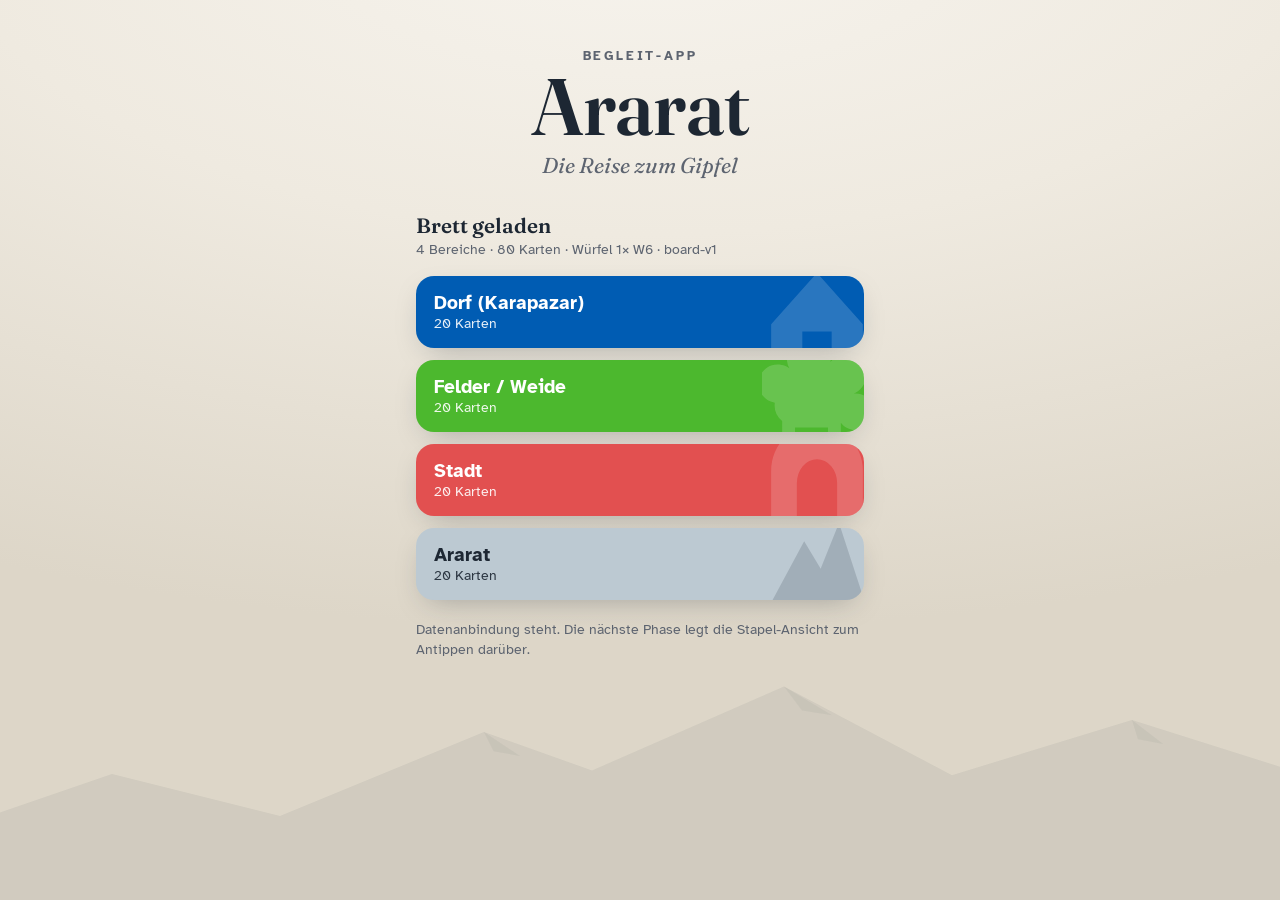
==== karten-app/index.html @ f593847e "Karten-App Phase 0: Geruest und Datenanbindung - index.html: statisches Grundgeruest, iPhone-Hochfor" ====
<!DOCTYPE html>
<html lang="de">
<head>
  <meta charset="UTF-8">
  <meta name="viewport" content="width=device-width, initial-scale=1.0, viewport-fit=cover">
  <meta name="theme-color" content="#1d2733">
  <title>Ararat – Karten</title>
  <link rel="preconnect" href="https://fonts.googleapis.com">
  <link rel="preconnect" href="https://fonts.gstatic.com" crossorigin>
  <link href="https://fonts.googleapis.com/css2?family=Fraunces:opsz,wght@9..144,500;9..144,600&family=Atkinson+Hyperlegible:ital,wght@0,400;0,700;1,400&display=swap" rel="stylesheet">
  <link rel="stylesheet" href="styles.css">
</head>
<body>
  <!-- Ansteigende Bergsilhouette als ruhige Signatur am unteren Rand -->
  <svg class="bergband" viewBox="0 0 1200 200" preserveAspectRatio="xMidYMax slice" aria-hidden="true">
    <path d="M0 200 L0 150 L160 95 L300 130 L470 60 L560 92 L720 22 L860 96 L1010 50 L1200 110 L1200 200 Z"/>
    <path class="schnee" d="M720 22 L760 46 L735 42 L720 22 Z M470 60 L500 80 L478 76 L470 60 Z M1010 50 L1036 70 L1015 66 L1010 50 Z"/>
  </svg>

  <main class="huelle">
    <header class="kopf">
      <p class="augenbraue">Begleit-App</p>
      <h1 class="titel">Ararat</h1>
      <p class="unterzeile">Die Reise zum Gipfel</p>
    </header>

    <section id="status" class="status status--laedt" aria-live="polite">
      <div class="spinner" aria-hidden="true"></div>
      <p class="status-text">Brettdaten werden geladen …</p>
    </section>

    <section id="diagnose" class="diagnose" hidden>
      <!-- wird per JS gefüllt -->
    </section>
  </main>

  <script src="app.js"></script>
</body>
</html>
---- karten-app/styles.css ----
/* =========================================================================
   Ararat – Karten-App
   Gestalterische Grundlage. Bereichsfarben kommen zur Laufzeit aus der JSON
   und werden als CSS-Variablen gesetzt; hier stehen nur die Grundtöne.

   Schriftwahl bewusst: Atkinson Hyperlegible (Braille Institute) ist für
   Schwachsichtigkeit entwickelt – passend zum Empfänger, der nicht mehr gut
   liest. Fraunces trägt als Display-Schrift die Wärme des Themas.
   ========================================================================= */

:root {
  /* Grundtöne: warmer Stein, kühler Schiefer */
  --stein-50:  #f7f4ee;
  --stein-100: #efeae0;
  --stein-200: #ddd6c8;
  --schiefer-700: #2c3845;
  --schiefer-800: #222c37;
  --schiefer-900: #1d2733;
  --text:      #20242b;
  --text-leise: #5d6470;
  --linie:     rgba(32, 36, 43, 0.12);
  --warn:      #b3402f;

  /* Bereichsfarben – Vorgaben, werden von der JSON überschrieben */
  --dorf:   #005cb3;
  --felder: #4cb82e;
  --stadt:  #e25050;
  --ararat: #bcc9d2;

  --radius: 18px;
  --schatten: 0 10px 30px -12px rgba(29, 39, 51, 0.35);
}

* { box-sizing: border-box; }

html, body { height: 100%; }

body {
  margin: 0;
  min-height: 100svh;
  font-family: "Atkinson Hyperlegible", system-ui, sans-serif;
  color: var(--text);
  background:
    radial-gradient(120% 80% at 50% -10%, var(--stein-50) 0%, var(--stein-100) 45%, var(--stein-200) 100%);
  -webkit-font-smoothing: antialiased;
  text-rendering: optimizeLegibility;
  overflow-x: hidden;
}

/* ---------- Bergsilhouette (Signatur) ---------- */
.bergband {
  position: fixed;
  left: 0;
  right: 0;
  bottom: 0;
  width: 100%;
  height: 30vh;
  max-height: 240px;
  z-index: 0;
  pointer-events: none;
}
.bergband path {
  fill: var(--schiefer-900);
  opacity: 0.06;
}
.bergband .schnee { opacity: 0.05; fill: var(--schiefer-700); }

/* ---------- Hülle / Layout ---------- */
.huelle {
  position: relative;
  z-index: 1;
  max-width: 520px;
  margin: 0 auto;
  padding: clamp(24px, 7vw, 48px) clamp(20px, 6vw, 36px) 22vh;
  min-height: 100svh;
  display: flex;
  flex-direction: column;
  gap: clamp(22px, 5vw, 34px);
}

/* ---------- Kopf ---------- */
.kopf { text-align: center; }
.augenbraue {
  margin: 0 0 6px;
  font-size: 0.8rem;
  letter-spacing: 0.22em;
  text-transform: uppercase;
  color: var(--text-leise);
  font-weight: 700;
}
.titel {
  margin: 0;
  font-family: "Fraunces", Georgia, serif;
  font-weight: 600;
  font-size: clamp(3.4rem, 16vw, 5rem);
  line-height: 0.92;
  letter-spacing: -0.01em;
  color: var(--schiefer-900);
}
.unterzeile {
  margin: 8px 0 0;
  font-family: "Fraunces", Georgia, serif;
  font-style: italic;
  font-size: clamp(1.05rem, 4.5vw, 1.35rem);
  color: var(--text-leise);
}

/* ---------- Status ---------- */
.status {
  display: flex;
  align-items: center;
  gap: 14px;
  padding: 18px 20px;
  border-radius: var(--radius);
  background: rgba(255, 255, 255, 0.55);
  border: 1px solid var(--linie);
}
.status-text { margin: 0; font-size: 1.05rem; }

.status--fehler {
  flex-direction: column;
  align-items: flex-start;
  gap: 8px;
  background: rgba(179, 64, 47, 0.07);
  border-color: rgba(179, 64, 47, 0.3);
}
.status--fehler .status-text { font-weight: 700; color: var(--warn); }
.status--fehler .status-detail {
  margin: 0;
  font-size: 0.95rem;
  color: var(--text-leise);
  line-height: 1.5;
}
.status--fehler code {
  font-family: ui-monospace, SFMono-Regular, Menlo, monospace;
  font-size: 0.85em;
  background: rgba(29, 39, 51, 0.06);
  padding: 1px 5px;
  border-radius: 5px;
}
.status--ok { display: none; }

.spinner {
  width: 22px;
  height: 22px;
  flex: none;
  border: 3px solid var(--linie);
  border-top-color: var(--schiefer-700);
  border-radius: 50%;
  animation: dreh 0.9s linear infinite;
}
@keyframes dreh { to { transform: rotate(360deg); } }

/* ---------- Diagnose (Phase 0: Beweis, dass die Daten ankommen) ---------- */
.diagnose { display: flex; flex-direction: column; gap: 18px; }

.diagnose-kopf { display: flex; flex-direction: column; gap: 2px; }
.diagnose-kopf h2 {
  margin: 0;
  font-family: "Fraunces", Georgia, serif;
  font-weight: 600;
  font-size: 1.3rem;
  color: var(--schiefer-900);
}
.diagnose-meta {
  margin: 0;
  font-size: 0.9rem;
  color: var(--text-leise);
}

.bereiche { display: flex; flex-direction: column; gap: 12px; }

.bereich-zeile {
  position: relative;
  display: flex;
  align-items: center;
  gap: 16px;
  padding: 16px 18px;
  border-radius: var(--radius);
  background: var(--bf, #ccc);
  color: #fff;
  box-shadow: var(--schatten);
  overflow: hidden;
}
.bereich-symbol {
  position: absolute;
  right: -8px;
  bottom: -22px;
  width: 110px;
  height: 110px;
  opacity: 0.16;
  pointer-events: none;
}
.bereich-symbol path { fill: #fff; }

.bereich-text { position: relative; z-index: 1; }
.bereich-name {
  font-size: 1.2rem;
  font-weight: 700;
  line-height: 1.15;
}
.bereich-zahl {
  font-size: 0.9rem;
  opacity: 0.9;
}

/* Heller Bereich (Ararat) bekommt dunkle Schrift für Kontrast */
.bereich-zeile.ist-hell { color: var(--schiefer-900); }
.bereich-zeile.ist-hell .bereich-symbol path { fill: var(--schiefer-900); }

.diagnose-fuss {
  margin: 2px 0 0;
  font-size: 0.85rem;
  color: var(--text-leise);
  line-height: 1.5;
}

@media (prefers-reduced-motion: reduce) {
  .spinner { animation: none; }
}
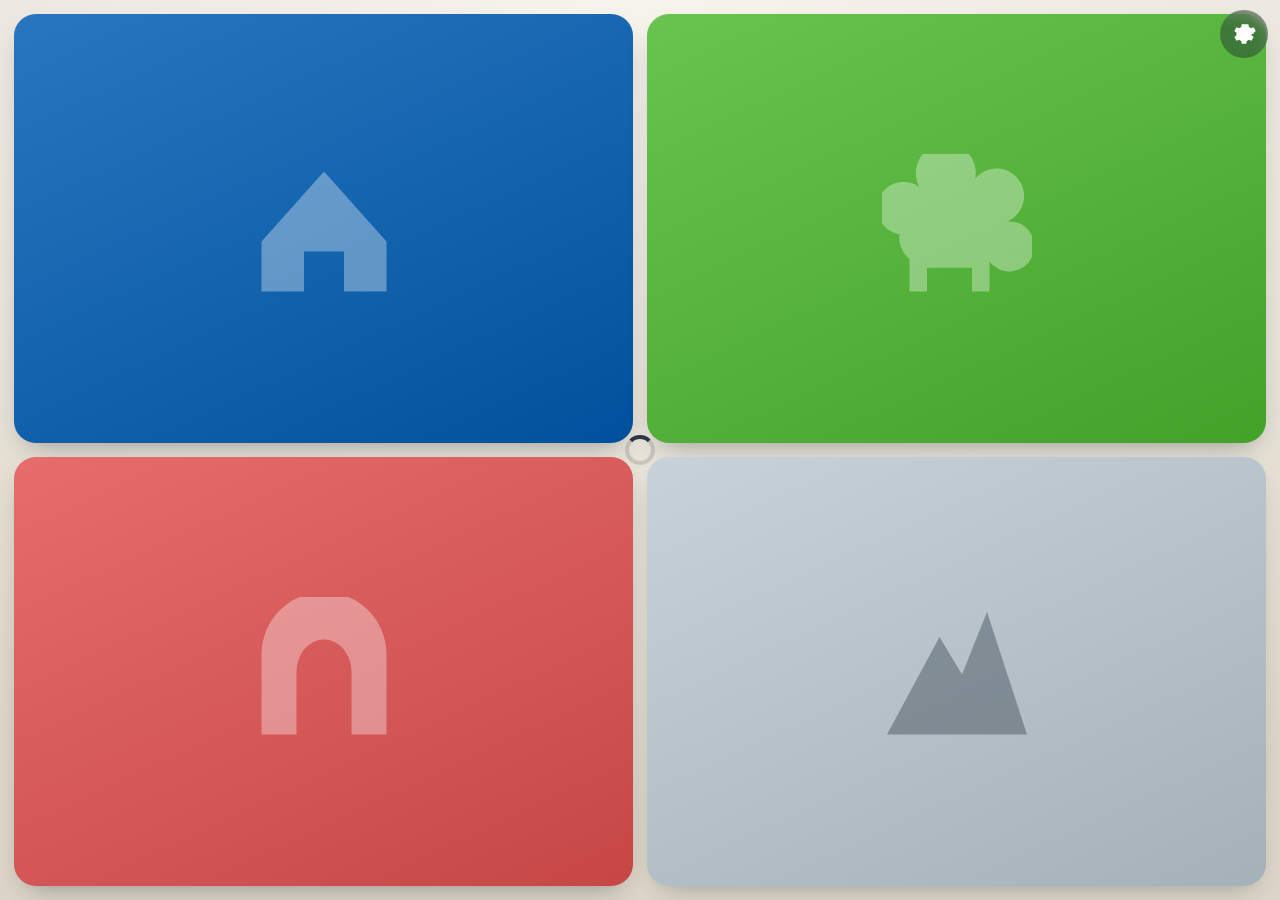
==== commit 5d928ac2: "Karten-App Phase 1: Stapel-Ansicht - index.html: Stapel-Ansicht statt Test-Diagnose; Einstellungs-Ic" ====
--- a/karten-app/index.html
+++ b/karten-app/index.html
@@ -5,34 +5,23 @@
   <meta name="viewport" content="width=device-width, initial-scale=1.0, viewport-fit=cover">
   <meta name="theme-color" content="#1d2733">
   <title>Ararat – Karten</title>
-  <link rel="preconnect" href="https://fonts.googleapis.com">
-  <link rel="preconnect" href="https://fonts.gstatic.com" crossorigin>
-  <link href="https://fonts.googleapis.com/css2?family=Fraunces:opsz,wght@9..144,500;9..144,600&family=Atkinson+Hyperlegible:ital,wght@0,400;0,700;1,400&display=swap" rel="stylesheet">
   <link rel="stylesheet" href="styles.css">
 </head>
 <body>
-  <!-- Ansteigende Bergsilhouette als ruhige Signatur am unteren Rand -->
-  <svg class="bergband" viewBox="0 0 1200 200" preserveAspectRatio="xMidYMax slice" aria-hidden="true">
-    <path d="M0 200 L0 150 L160 95 L300 130 L470 60 L560 92 L720 22 L860 96 L1010 50 L1200 110 L1200 200 Z"/>
-    <path class="schnee" d="M720 22 L760 46 L735 42 L720 22 Z M470 60 L500 80 L478 76 L470 60 Z M1010 50 L1036 70 L1015 66 L1010 50 Z"/>
-  </svg>
+  <!-- Einstellungs-Icon in der Ecke (Menü kommt in Phase 5) -->
+  <button id="btnEinstellungen" class="einstellungen" type="button" aria-label="Einstellungen">
+    <svg viewBox="0 0 24 24" aria-hidden="true">
+      <path d="M12 8.5a3.5 3.5 0 1 0 0 7 3.5 3.5 0 0 0 0-7Zm9 3.5a7.5 7.5 0 0 0-.1-1.2l2-1.6-2-3.4-2.4 1a7.6 7.6 0 0 0-2-1.2l-.4-2.6H9.9l-.4 2.6a7.6 7.6 0 0 0-2 1.2l-2.4-1-2 3.4 2 1.6a7.6 7.6 0 0 0 0 2.4l-2 1.6 2 3.4 2.4-1a7.6 7.6 0 0 0 2 1.2l.4 2.6h4.2l.4-2.6a7.6 7.6 0 0 0 2-1.2l2.4 1 2-3.4-2-1.6c.06-.4.1-.8.1-1.2Z"/>
+    </svg>
+  </button>
 
-  <main class="huelle">
-    <header class="kopf">
-      <p class="augenbraue">Begleit-App</p>
-      <h1 class="titel">Ararat</h1>
-      <p class="unterzeile">Die Reise zum Gipfel</p>
-    </header>
+  <!-- Lade- / Fehlerstatus (bei Erfolg durch den Stapel ersetzt) -->
+  <div id="status" class="status" aria-live="polite">
+    <div class="spinner" aria-hidden="true"></div>
+  </div>
 
-    <section id="status" class="status status--laedt" aria-live="polite">
-      <div class="spinner" aria-hidden="true"></div>
-      <p class="status-text">Brettdaten werden geladen …</p>
-    </section>
-
-    <section id="diagnose" class="diagnose" hidden>
-      <!-- wird per JS gefüllt -->
-    </section>
-  </main>
+  <!-- Stapel-Ansicht: vier Bereichskarten von oben -->
+  <main id="stapel" class="stapel" hidden></main>
 
   <script src="app.js"></script>
 </body>
--- a/karten-app/styles.css
+++ b/karten-app/styles.css
@@ -1,220 +1,143 @@
 /* =========================================================================
    Ararat – Karten-App
-   Gestalterische Grundlage. Bereichsfarben kommen zur Laufzeit aus der JSON
-   und werden als CSS-Variablen gesetzt; hier stehen nur die Grundtöne.
-
-   Schriftwahl bewusst: Atkinson Hyperlegible (Braille Institute) ist für
-   Schwachsichtigkeit entwickelt – passend zum Empfänger, der nicht mehr gut
-   liest. Fraunces trägt als Display-Schrift die Wärme des Themas.
+   Stapel-Ansicht (Phase 1): vier Bereichskarten von oben, in Bereichsfarbe,
+   mit dem Bereichssymbol als großem, ruhigem Wasserzeichen. Keine Texte.
+   Bereichsfarben kommen zur Laufzeit aus der JSON.
    ========================================================================= */
 
 :root {
-  /* Grundtöne: warmer Stein, kühler Schiefer */
   --stein-50:  #f7f4ee;
-  --stein-100: #efeae0;
   --stein-200: #ddd6c8;
   --schiefer-700: #2c3845;
-  --schiefer-800: #222c37;
   --schiefer-900: #1d2733;
-  --text:      #20242b;
-  --text-leise: #5d6470;
-  --linie:     rgba(32, 36, 43, 0.12);
   --warn:      #b3402f;
+  --warn-text: #20242b;
 
-  /* Bereichsfarben – Vorgaben, werden von der JSON überschrieben */
-  --dorf:   #005cb3;
-  --felder: #4cb82e;
-  --stadt:  #e25050;
-  --ararat: #bcc9d2;
-
-  --radius: 18px;
-  --schatten: 0 10px 30px -12px rgba(29, 39, 51, 0.35);
+  --radius: 22px;
+  --gap: 14px;
+  --safe-t: env(safe-area-inset-top, 0px);
+  --safe-b: env(safe-area-inset-bottom, 0px);
+  --safe-l: env(safe-area-inset-left, 0px);
+  --safe-r: env(safe-area-inset-right, 0px);
 }
 
-* { box-sizing: border-box; }
-
-html, body { height: 100%; }
+* { box-sizing: border-box; -webkit-tap-highlight-color: transparent; }
+html, body { height: 100%; margin: 0; }
 
 body {
-  margin: 0;
   min-height: 100svh;
-  font-family: "Atkinson Hyperlegible", system-ui, sans-serif;
-  color: var(--text);
-  background:
-    radial-gradient(120% 80% at 50% -10%, var(--stein-50) 0%, var(--stein-100) 45%, var(--stein-200) 100%);
+  background: radial-gradient(130% 90% at 50% 0%, var(--stein-50) 0%, var(--stein-200) 100%);
+  font-family: system-ui, -apple-system, "Segoe UI", sans-serif;
+  color: var(--schiefer-900);
   -webkit-font-smoothing: antialiased;
-  text-rendering: optimizeLegibility;
-  overflow-x: hidden;
+  overflow: hidden;
 }
 
-/* ---------- Bergsilhouette (Signatur) ---------- */
-.bergband {
+/* ---------- Einstellungs-Icon ---------- */
+.einstellungen {
   position: fixed;
-  left: 0;
-  right: 0;
-  bottom: 0;
-  width: 100%;
-  height: 30vh;
-  max-height: 240px;
-  z-index: 0;
-  pointer-events: none;
+  top: calc(var(--safe-t) + 10px);
+  right: calc(var(--safe-r) + 12px);
+  z-index: 10;
+  width: 48px;
+  height: 48px;
+  display: grid;
+  place-items: center;
+  border: none;
+  border-radius: 50%;
+  background: rgba(29, 39, 51, 0.42);
+  backdrop-filter: blur(6px);
+  -webkit-backdrop-filter: blur(6px);
+  cursor: pointer;
+  transition: transform 0.12s ease, background 0.12s ease;
 }
-.bergband path {
-  fill: var(--schiefer-900);
-  opacity: 0.06;
+.einstellungen svg { width: 26px; height: 26px; fill: #fff; }
+.einstellungen:active { transform: scale(0.92); background: rgba(29, 39, 51, 0.6); }
+
+/* ---------- Status (Laden / Fehler) ---------- */
+.status {
+  position: fixed;
+  inset: 0;
+  display: grid;
+  place-items: center;
+  padding: 24px;
 }
-.bergband .schnee { opacity: 0.05; fill: var(--schiefer-700); }
-
-/* ---------- Hülle / Layout ---------- */
-.huelle {
-  position: relative;
-  z-index: 1;
-  max-width: 520px;
-  margin: 0 auto;
-  padding: clamp(24px, 7vw, 48px) clamp(20px, 6vw, 36px) 22vh;
-  min-height: 100svh;
-  display: flex;
-  flex-direction: column;
-  gap: clamp(22px, 5vw, 34px);
+.status.ist-fehler { padding: 28px; }
+.status-box {
+  max-width: 360px;
+  text-align: center;
+  background: rgba(179, 64, 47, 0.08);
+  border: 1px solid rgba(179, 64, 47, 0.3);
+  border-radius: var(--radius);
+  padding: 22px 24px;
 }
-
-/* ---------- Kopf ---------- */
-.kopf { text-align: center; }
-.augenbraue {
-  margin: 0 0 6px;
-  font-size: 0.8rem;
-  letter-spacing: 0.22em;
-  text-transform: uppercase;
-  color: var(--text-leise);
-  font-weight: 700;
-}
-.titel {
-  margin: 0;
-  font-family: "Fraunces", Georgia, serif;
-  font-weight: 600;
-  font-size: clamp(3.4rem, 16vw, 5rem);
-  line-height: 0.92;
-  letter-spacing: -0.01em;
-  color: var(--schiefer-900);
-}
-.unterzeile {
-  margin: 8px 0 0;
-  font-family: "Fraunces", Georgia, serif;
-  font-style: italic;
-  font-size: clamp(1.05rem, 4.5vw, 1.35rem);
-  color: var(--text-leise);
-}
-
-/* ---------- Status ---------- */
-.status {
-  display: flex;
-  align-items: center;
-  gap: 14px;
-  padding: 18px 20px;
-  border-radius: var(--radius);
-  background: rgba(255, 255, 255, 0.55);
-  border: 1px solid var(--linie);
-}
-.status-text { margin: 0; font-size: 1.05rem; }
-
-.status--fehler {
-  flex-direction: column;
-  align-items: flex-start;
-  gap: 8px;
-  background: rgba(179, 64, 47, 0.07);
-  border-color: rgba(179, 64, 47, 0.3);
-}
-.status--fehler .status-text { font-weight: 700; color: var(--warn); }
-.status--fehler .status-detail {
-  margin: 0;
-  font-size: 0.95rem;
-  color: var(--text-leise);
-  line-height: 1.5;
-}
-.status--fehler code {
-  font-family: ui-monospace, SFMono-Regular, Menlo, monospace;
+.status-box h2 { margin: 0 0 8px; font-size: 1.15rem; color: var(--warn); }
+.status-box p { margin: 0; font-size: 0.95rem; line-height: 1.5; color: var(--warn-text); }
+.status-box code {
+  font-family: ui-monospace, Menlo, monospace;
   font-size: 0.85em;
-  background: rgba(29, 39, 51, 0.06);
+  background: rgba(29, 39, 51, 0.07);
   padding: 1px 5px;
   border-radius: 5px;
 }
-.status--ok { display: none; }
 
 .spinner {
-  width: 22px;
-  height: 22px;
-  flex: none;
-  border: 3px solid var(--linie);
+  width: 30px; height: 30px;
+  border: 4px solid rgba(29, 39, 51, 0.15);
   border-top-color: var(--schiefer-700);
   border-radius: 50%;
   animation: dreh 0.9s linear infinite;
 }
 @keyframes dreh { to { transform: rotate(360deg); } }
 
-/* ---------- Diagnose (Phase 0: Beweis, dass die Daten ankommen) ---------- */
-.diagnose { display: flex; flex-direction: column; gap: 18px; }
-
-.diagnose-kopf { display: flex; flex-direction: column; gap: 2px; }
-.diagnose-kopf h2 {
-  margin: 0;
-  font-family: "Fraunces", Georgia, serif;
-  font-weight: 600;
-  font-size: 1.3rem;
-  color: var(--schiefer-900);
-}
-.diagnose-meta {
-  margin: 0;
-  font-size: 0.9rem;
-  color: var(--text-leise);
+/* ---------- Stapel-Ansicht ---------- */
+.stapel {
+  height: 100svh;
+  display: grid;
+  grid-template-columns: 1fr 1fr;
+  grid-auto-rows: 1fr;
+  gap: var(--gap);
+  padding:
+    calc(var(--safe-t) + var(--gap))
+    calc(var(--safe-r) + var(--gap))
+    calc(var(--safe-b) + var(--gap))
+    calc(var(--safe-l) + var(--gap));
 }
 
-.bereiche { display: flex; flex-direction: column; gap: 12px; }
-
-.bereich-zeile {
+.karte {
   position: relative;
-  display: flex;
-  align-items: center;
-  gap: 16px;
-  padding: 16px 18px;
+  border: none;
   border-radius: var(--radius);
   background: var(--bf, #ccc);
-  color: #fff;
-  box-shadow: var(--schatten);
+  cursor: pointer;
   overflow: hidden;
+  display: grid;
+  place-items: center;
+  box-shadow: 0 12px 28px -14px rgba(29, 39, 51, 0.5);
+  transition: transform 0.12s ease, filter 0.12s ease;
 }
-.bereich-symbol {
+.karte::before {
+  /* leichter Verlauf, damit die Fläche wie eine Stapeloberseite wirkt */
+  content: "";
   position: absolute;
-  right: -8px;
-  bottom: -22px;
-  width: 110px;
-  height: 110px;
-  opacity: 0.16;
+  inset: 0;
+  background: linear-gradient(155deg, rgba(255,255,255,0.16), rgba(0,0,0,0.12));
   pointer-events: none;
 }
-.bereich-symbol path { fill: #fff; }
+.karte:active { transform: scale(0.97); filter: brightness(1.04); }
 
-.bereich-text { position: relative; z-index: 1; }
-.bereich-name {
-  font-size: 1.2rem;
-  font-weight: 700;
-  line-height: 1.15;
+.karte-symbol {
+  position: relative;
+  z-index: 1;
+  width: 58%;
+  max-width: 150px;
+  opacity: 0.34;
 }
-.bereich-zahl {
-  font-size: 0.9rem;
-  opacity: 0.9;
-}
-
-/* Heller Bereich (Ararat) bekommt dunkle Schrift für Kontrast */
-.bereich-zeile.ist-hell { color: var(--schiefer-900); }
-.bereich-zeile.ist-hell .bereich-symbol path { fill: var(--schiefer-900); }
-
-.diagnose-fuss {
-  margin: 2px 0 0;
-  font-size: 0.85rem;
-  color: var(--text-leise);
-  line-height: 1.5;
-}
+.karte-symbol path { fill: #fff; }
+.karte.ist-hell .karte-symbol path { fill: var(--schiefer-900); }
+.karte.ist-hell { box-shadow: 0 12px 28px -14px rgba(29, 39, 51, 0.4); }
 
 @media (prefers-reduced-motion: reduce) {
   .spinner { animation: none; }
+  .karte, .einstellungen { transition: none; }
 }
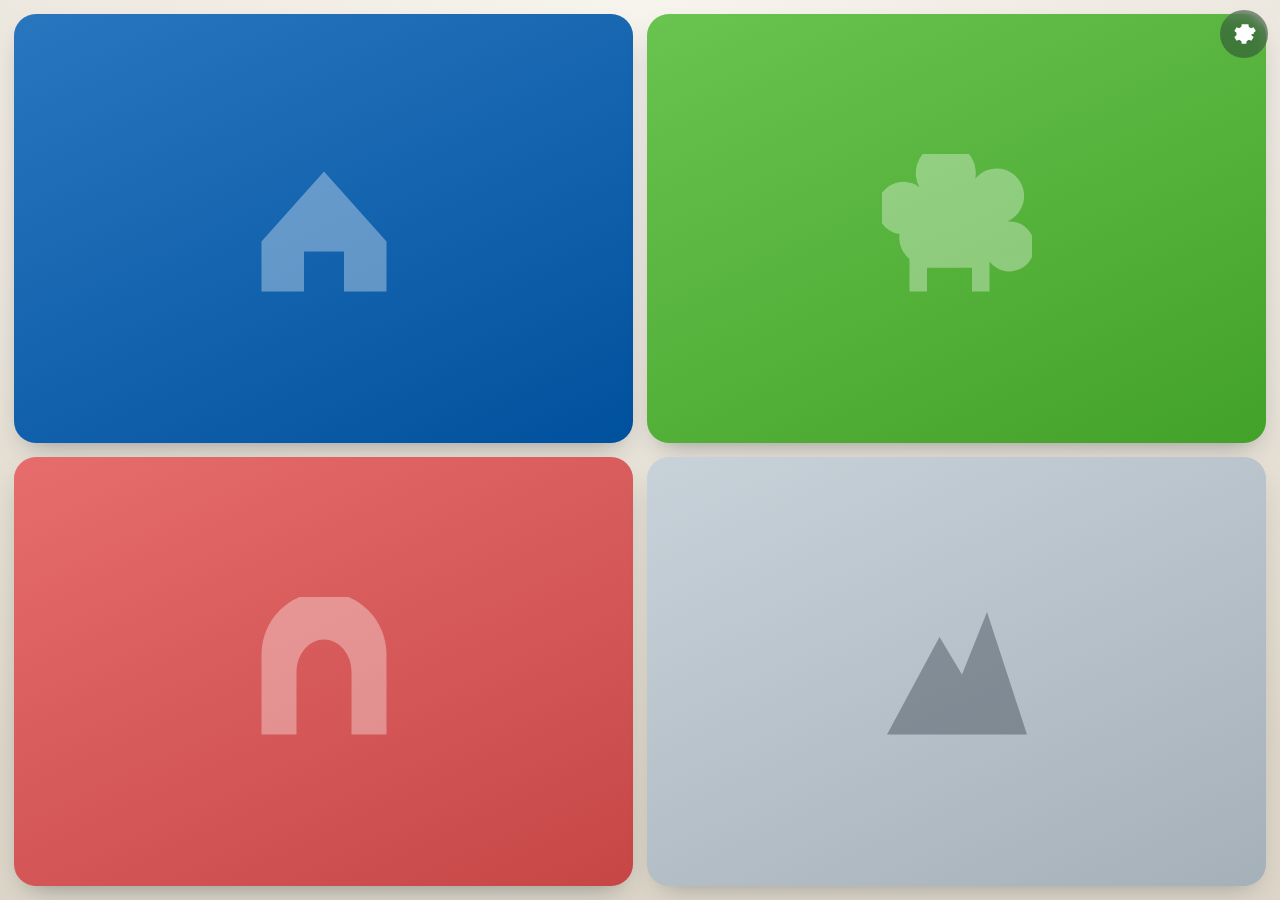
==== commit 1ede9a10: "Karten-App Phase 2: Karte ziehen, oeffnen, schliessen - index.html: Vollbild-Detail-Overlay mit X-Bu" ====
--- a/karten-app/index.html
+++ b/karten-app/index.html
@@ -23,6 +23,14 @@
   <!-- Stapel-Ansicht: vier Bereichskarten von oben -->
   <main id="stapel" class="stapel" hidden></main>
 
+  <!-- Geöffnete Karte (Vollbild) -->
+  <div id="detail" class="detail" hidden role="dialog" aria-modal="true" aria-label="Gezogene Karte">
+    <button id="btnSchliessen" class="schliessen" type="button" aria-label="Karte schließen">
+      <svg viewBox="0 0 24 24" aria-hidden="true"><path d="M6 6 L18 18 M18 6 L6 18"/></svg>
+    </button>
+    <div id="detailInhalt" class="detail-inhalt"></div>
+  </div>
+
   <script src="app.js"></script>
 </body>
 </html>
--- a/karten-app/styles.css
+++ b/karten-app/styles.css
@@ -22,6 +22,7 @@
 }
 
 * { box-sizing: border-box; -webkit-tap-highlight-color: transparent; }
+[hidden] { display: none !important; }
 html, body { height: 100%; margin: 0; }
 
 body {
@@ -141,3 +142,82 @@
   .spinner { animation: none; }
   .karte, .einstellungen { transition: none; }
 }
+
+/* ---------- Geöffnete Karte (Phase 2) ---------- */
+.detail {
+  position: fixed;
+  inset: 0;
+  z-index: 20;
+  background: var(--bf, #345);
+  display: grid;
+  place-items: center;
+  padding:
+    calc(var(--safe-t) + 64px)
+    calc(var(--safe-r) + 26px)
+    calc(var(--safe-b) + 36px)
+    calc(var(--safe-l) + 26px);
+  overflow: hidden;
+  animation: aufklappen 0.34s cubic-bezier(0.22, 1, 0.36, 1);
+}
+.detail.schliesst { animation: wegschieben 0.3s ease forwards; }
+
+.detail-symbol {
+  position: absolute;
+  left: 50%;
+  top: 50%;
+  width: min(78vw, 420px);
+  transform: translate(-50%, -50%);
+  opacity: 0.16;
+  pointer-events: none;
+}
+.detail-symbol path { fill: #fff; }
+.detail.ist-hell .detail-symbol path { fill: var(--schiefer-900); }
+
+.detail-inhalt {
+  position: relative;
+  z-index: 1;
+  max-width: 18em;
+  text-align: center;
+  color: #fff;
+  font-size: clamp(1.5rem, 6.4vw, 2.3rem);
+  line-height: 1.34;
+  font-weight: 700;
+  text-wrap: balance;
+  text-shadow: 0 1px 12px rgba(0, 0, 0, 0.18);
+}
+.detail.ist-hell .detail-inhalt { color: var(--schiefer-900); text-shadow: none; }
+
+.schliessen {
+  position: fixed;
+  top: calc(var(--safe-t) + 10px);
+  right: calc(var(--safe-r) + 12px);
+  z-index: 21;
+  width: 48px;
+  height: 48px;
+  display: grid;
+  place-items: center;
+  border: none;
+  border-radius: 50%;
+  background: rgba(255, 255, 255, 0.22);
+  cursor: pointer;
+  transition: transform 0.12s ease, background 0.12s ease;
+}
+.schliessen svg { width: 24px; height: 24px; fill: none; stroke: #fff; stroke-width: 2.4; stroke-linecap: round; }
+.schliessen:active { transform: scale(0.92); background: rgba(255, 255, 255, 0.34); }
+.detail.ist-hell .schliessen { background: rgba(29, 39, 51, 0.16); }
+.detail.ist-hell .schliessen svg { stroke: var(--schiefer-900); }
+.detail.ist-hell .schliessen:active { background: rgba(29, 39, 51, 0.26); }
+
+@keyframes aufklappen {
+  from { transform: scale(0.72) rotate(-4deg); opacity: 0; }
+  to   { transform: scale(1) rotate(0); opacity: 1; }
+}
+@keyframes wegschieben {
+  from { transform: translateX(0) rotate(0); opacity: 1; }
+  to   { transform: translateX(112%) rotate(6deg); opacity: 0; }
+}
+
+@media (prefers-reduced-motion: reduce) {
+  .detail, .detail.schliesst { animation: none; }
+  .schliessen { transition: none; }
+}
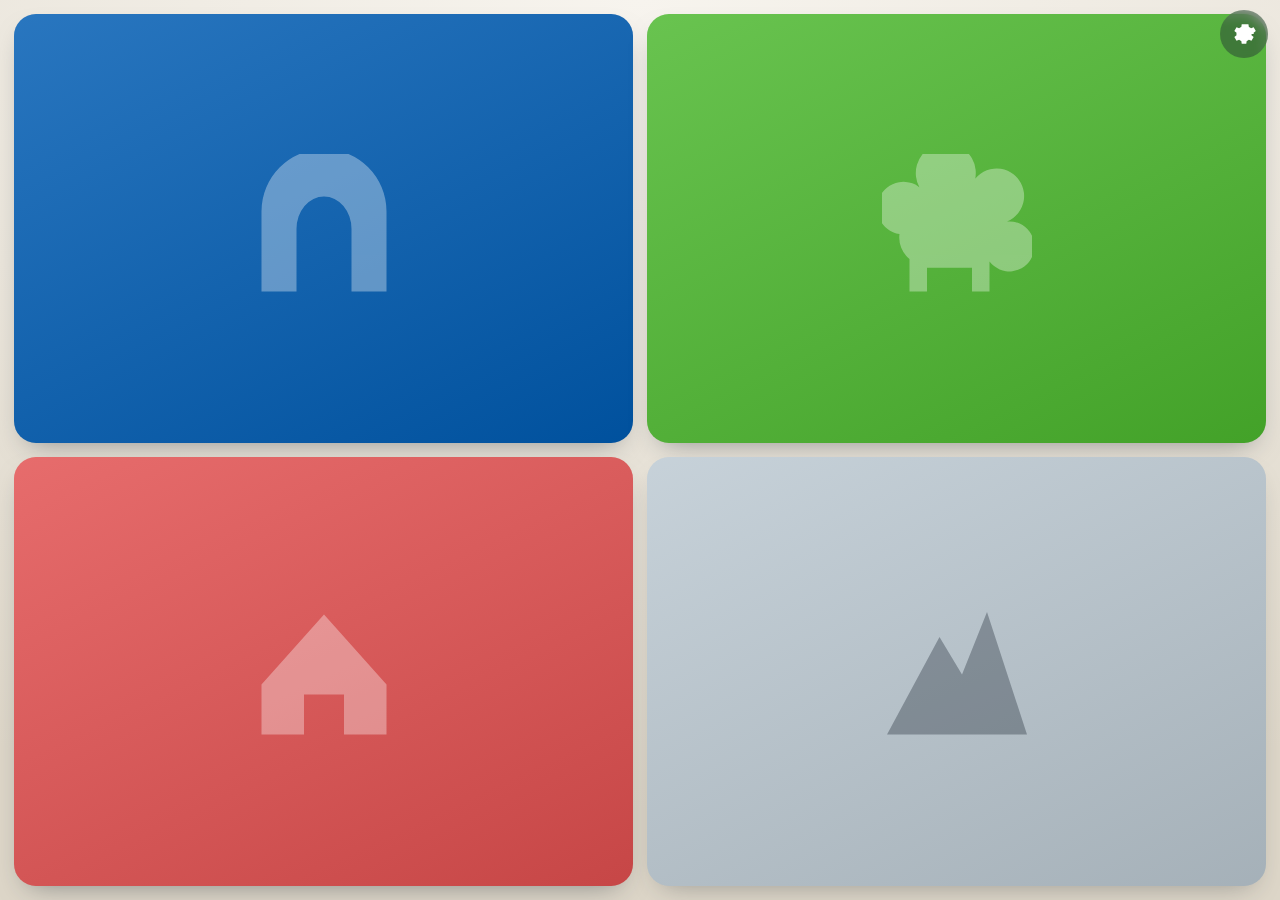
==== commit 884133b3: "Karten-App: zweite Sprache klein unten einblendbar - neue Einstellung 'Zweite Sprache unten' (an/aus" ====
--- a/karten-app/index.html
+++ b/karten-app/index.html
@@ -29,6 +29,59 @@
       <svg viewBox="0 0 24 24" aria-hidden="true"><path d="M6 6 L18 18 M18 6 L6 18"/></svg>
     </button>
     <div id="detailInhalt" class="detail-inhalt"></div>
+    <p id="zweitsprache" class="zweitsprache" aria-hidden="true" hidden></p>
+    <div id="effekt" class="effekt" aria-hidden="true" hidden></div>
+    <button id="btnWiederhol" class="wiederhol" type="button" aria-label="Audio wiederholen" hidden>
+      <svg viewBox="0 0 24 24" aria-hidden="true"><path d="M12 5V1L7 6l5 5V7c3.31 0 6 2.69 6 6s-2.69 6-6 6-6-2.69-6-6H4c0 4.42 3.58 8 8 8s8-3.58 8-8-3.58-8-8-8z"/></svg>
+    </button>
+  </div>
+
+  <!-- Einstellungs-Panel (Phase 5) -->
+  <div id="einstellungenOverlay" class="ueberzug" hidden></div>
+  <div id="einstellungenPanel" class="panel" hidden role="dialog" aria-modal="true" aria-label="Einstellungen">
+    <div class="panel-griff" aria-hidden="true"></div>
+    <div class="panel-kopf">
+      <h2 class="panel-titel">Einstellungen</h2>
+      <button id="btnEinstellungenZu" class="panel-zu" type="button" aria-label="Einstellungen schließen">
+        <svg viewBox="0 0 24 24" aria-hidden="true"><path d="M6 6 L18 18 M18 6 L6 18"/></svg>
+      </button>
+    </div>
+
+    <section class="feld">
+      <span class="feld-titel">Angezeigte Sprache</span>
+      <div id="wahlTextsprache" class="segment" role="group" aria-label="Angezeigte Sprache"></div>
+    </section>
+
+    <section class="feld">
+      <span class="feld-titel">Audiosprache</span>
+      <div id="wahlAudiosprache" class="segment" role="group" aria-label="Audiosprache"></div>
+    </section>
+
+    <section class="feld feld-schalter">
+      <label class="schalter-zeile" for="schalterAudio">
+        <span class="feld-titel">Audio abspielen</span>
+        <button id="schalterAudio" class="schalter" type="button" role="switch" aria-checked="true" aria-label="Audio abspielen"></button>
+      </label>
+    </section>
+
+    <section class="feld feld-schalter">
+      <label class="schalter-zeile" for="schalterEffekt">
+        <span class="feld-titel">Effekt-Anzeige in der Ecke</span>
+        <button id="schalterEffekt" class="schalter" type="button" role="switch" aria-checked="true" aria-label="Effekt-Anzeige in der Ecke"></button>
+      </label>
+    </section>
+
+    <section class="feld feld-schalter">
+      <label class="schalter-zeile" for="schalterZweit">
+        <span class="feld-titel">Zweite Sprache unten</span>
+        <button id="schalterZweit" class="schalter" type="button" role="switch" aria-checked="false" aria-label="Zweite Sprache unten anzeigen"></button>
+      </label>
+    </section>
+
+    <section class="feld">
+      <span class="feld-titel">Zweite Sprache</span>
+      <div id="wahlZweitsprache" class="segment" role="group" aria-label="Zweite Sprache"></div>
+    </section>
   </div>
 
   <script src="app.js"></script>
--- a/karten-app/styles.css
+++ b/karten-app/styles.css
@@ -165,10 +165,13 @@
   position: absolute;
   left: 50%;
   top: 50%;
-  width: min(78vw, 420px);
+  width: min(66vw, 60vh, 360px);
+  height: auto;
+  max-height: min(66vh, 360px);
   transform: translate(-50%, -50%);
   opacity: 0.16;
   pointer-events: none;
+  overflow: visible;
 }
 .detail-symbol path { fill: #fff; }
 .detail.ist-hell .detail-symbol path { fill: var(--schiefer-900); }
@@ -208,6 +211,87 @@
 .detail.ist-hell .schliessen svg { stroke: var(--schiefer-900); }
 .detail.ist-hell .schliessen:active { background: rgba(29, 39, 51, 0.26); }
 
+.wiederhol {
+  position: fixed;
+  bottom: calc(var(--safe-b) + 18px);
+  right: calc(var(--safe-r) + 18px);
+  z-index: 21;
+  width: 64px;
+  height: 64px;
+  display: grid;
+  place-items: center;
+  border: none;
+  border-radius: 50%;
+  background: rgba(255, 255, 255, 0.24);
+  cursor: pointer;
+  transition: transform 0.12s ease, background 0.12s ease;
+}
+.wiederhol svg { width: 34px; height: 34px; fill: #fff; }
+.wiederhol:active { transform: scale(0.92); background: rgba(255, 255, 255, 0.38); }
+.detail.ist-hell .wiederhol { background: rgba(29, 39, 51, 0.16); }
+.detail.ist-hell .wiederhol svg { fill: var(--schiefer-900); }
+.detail.ist-hell .wiederhol:active { background: rgba(29, 39, 51, 0.26); }
+
+/* ---------- Zweite Sprache (klein, transparent, mittig unten) ---------- */
+.zweitsprache {
+  position: fixed;
+  left: 50%;
+  transform: translateX(-50%);
+  bottom: calc(var(--safe-b) + 96px);
+  z-index: 20;
+  margin: 0;
+  max-width: min(20em, calc(100vw - 130px));
+  text-align: center;
+  color: #fff;
+  opacity: 0.5;
+  font-size: clamp(0.95rem, 3.4vw, 1.15rem);
+  line-height: 1.3;
+  font-weight: 500;
+  text-wrap: balance;
+  pointer-events: none;
+}
+.detail.ist-hell .zweitsprache { color: var(--schiefer-900); }
+
+/* ---------- Effekt-Anzeige (Phase 4) ---------- */
+.effekt {
+  position: fixed;
+  bottom: calc(var(--safe-b) + 22px);
+  left: calc(var(--safe-l) + 20px);
+  z-index: 21;
+  display: flex;
+  align-items: center;
+  gap: 9px;
+  padding: 8px 14px 8px 10px;
+  border-radius: 999px;
+  background: rgba(255, 255, 255, 0.16);
+  color: #fff;
+  opacity: 0.72;
+  pointer-events: none;
+  max-width: calc(100vw - 110px);
+}
+.effekt-symbol {
+  flex: 0 0 auto;
+  width: 26px;
+  height: 26px;
+}
+.effekt-symbol path {
+  fill: none;
+  stroke: #fff;
+  stroke-width: 1.6;
+  stroke-linecap: round;
+  stroke-linejoin: round;
+}
+.effekt-label {
+  font-size: 1rem;
+  font-weight: 600;
+  letter-spacing: 0.01em;
+  white-space: nowrap;
+  overflow: hidden;
+  text-overflow: ellipsis;
+}
+.detail.ist-hell .effekt { background: rgba(29, 39, 51, 0.12); color: var(--schiefer-900); }
+.detail.ist-hell .effekt-symbol path { stroke: var(--schiefer-900); }
+
 @keyframes aufklappen {
   from { transform: scale(0.72) rotate(-4deg); opacity: 0; }
   to   { transform: scale(1) rotate(0); opacity: 1; }
@@ -221,3 +305,137 @@
   .detail, .detail.schliesst { animation: none; }
   .schliessen { transition: none; }
 }
+
+/* ---------- Einstellungs-Panel (Phase 5) ---------- */
+.ueberzug {
+  position: fixed;
+  inset: 0;
+  z-index: 30;
+  background: rgba(15, 20, 26, 0.5);
+  opacity: 0;
+  transition: opacity 0.24s ease;
+}
+.ueberzug.ist-offen { opacity: 1; }
+
+.panel {
+  position: fixed;
+  left: 0;
+  right: 0;
+  bottom: 0;
+  z-index: 31;
+  background: var(--stein-50);
+  border-radius: 22px 22px 0 0;
+  box-shadow: 0 -14px 40px -16px rgba(15, 20, 26, 0.55);
+  padding:
+    10px
+    calc(var(--safe-r) + 22px)
+    calc(var(--safe-b) + 26px)
+    calc(var(--safe-l) + 22px);
+  transform: translateY(102%);
+  transition: transform 0.3s cubic-bezier(0.22, 1, 0.36, 1);
+  max-width: 560px;
+  margin: 0 auto;
+  max-height: 88svh;
+  overflow-y: auto;
+}
+.panel.ist-offen { transform: translateY(0); }
+
+.panel-griff {
+  width: 42px;
+  height: 5px;
+  border-radius: 999px;
+  background: rgba(29, 39, 51, 0.22);
+  margin: 4px auto 12px;
+}
+.panel-kopf {
+  display: flex;
+  align-items: center;
+  justify-content: space-between;
+  margin-bottom: 6px;
+}
+.panel-titel { margin: 0; font-size: 1.3rem; font-weight: 700; color: var(--schiefer-900); }
+.panel-zu {
+  width: 40px;
+  height: 40px;
+  display: grid;
+  place-items: center;
+  border: none;
+  border-radius: 50%;
+  background: rgba(29, 39, 51, 0.08);
+  cursor: pointer;
+  transition: transform 0.12s ease, background 0.12s ease;
+}
+.panel-zu svg { width: 20px; height: 20px; fill: none; stroke: var(--schiefer-900); stroke-width: 2.4; stroke-linecap: round; }
+.panel-zu:active { transform: scale(0.92); background: rgba(29, 39, 51, 0.16); }
+
+.feld { padding: 16px 0; border-top: 1px solid rgba(29, 39, 51, 0.1); }
+.feld:first-of-type { border-top: none; }
+.feld-titel { display: block; font-size: 1.02rem; font-weight: 600; color: var(--schiefer-900); }
+
+.segment {
+  display: grid;
+  grid-auto-flow: column;
+  grid-auto-columns: 1fr;
+  gap: 6px;
+  margin-top: 12px;
+  padding: 5px;
+  background: rgba(29, 39, 51, 0.07);
+  border-radius: 14px;
+}
+.segment-knopf {
+  border: none;
+  border-radius: 10px;
+  padding: 12px 6px;
+  background: transparent;
+  color: var(--schiefer-700);
+  font-size: 1rem;
+  font-weight: 600;
+  font-family: inherit;
+  cursor: pointer;
+  transition: background 0.14s ease, color 0.14s ease, box-shadow 0.14s ease;
+}
+.segment-knopf.ist-aktiv {
+  background: var(--stein-50);
+  color: var(--schiefer-900);
+  box-shadow: 0 2px 8px -3px rgba(29, 39, 51, 0.4);
+}
+.segment-knopf:active { transform: scale(0.97); }
+
+.feld-schalter { padding: 4px 0; }
+.schalter-zeile {
+  display: flex;
+  align-items: center;
+  justify-content: space-between;
+  gap: 16px;
+  padding: 12px 0;
+  cursor: pointer;
+}
+.schalter {
+  flex: 0 0 auto;
+  width: 52px;
+  height: 31px;
+  border: none;
+  border-radius: 999px;
+  background: rgba(29, 39, 51, 0.24);
+  position: relative;
+  cursor: pointer;
+  transition: background 0.18s ease;
+}
+.schalter::before {
+  content: "";
+  position: absolute;
+  top: 3px;
+  left: 3px;
+  width: 25px;
+  height: 25px;
+  border-radius: 50%;
+  background: #fff;
+  box-shadow: 0 1px 3px rgba(0, 0, 0, 0.3);
+  transition: transform 0.18s ease;
+}
+.schalter.ist-an { background: #3a8a4e; }
+.schalter.ist-an::before { transform: translateX(21px); }
+
+@media (prefers-reduced-motion: reduce) {
+  .ueberzug, .panel, .schalter, .schalter::before, .segment-knopf { transition: none; }
+}
